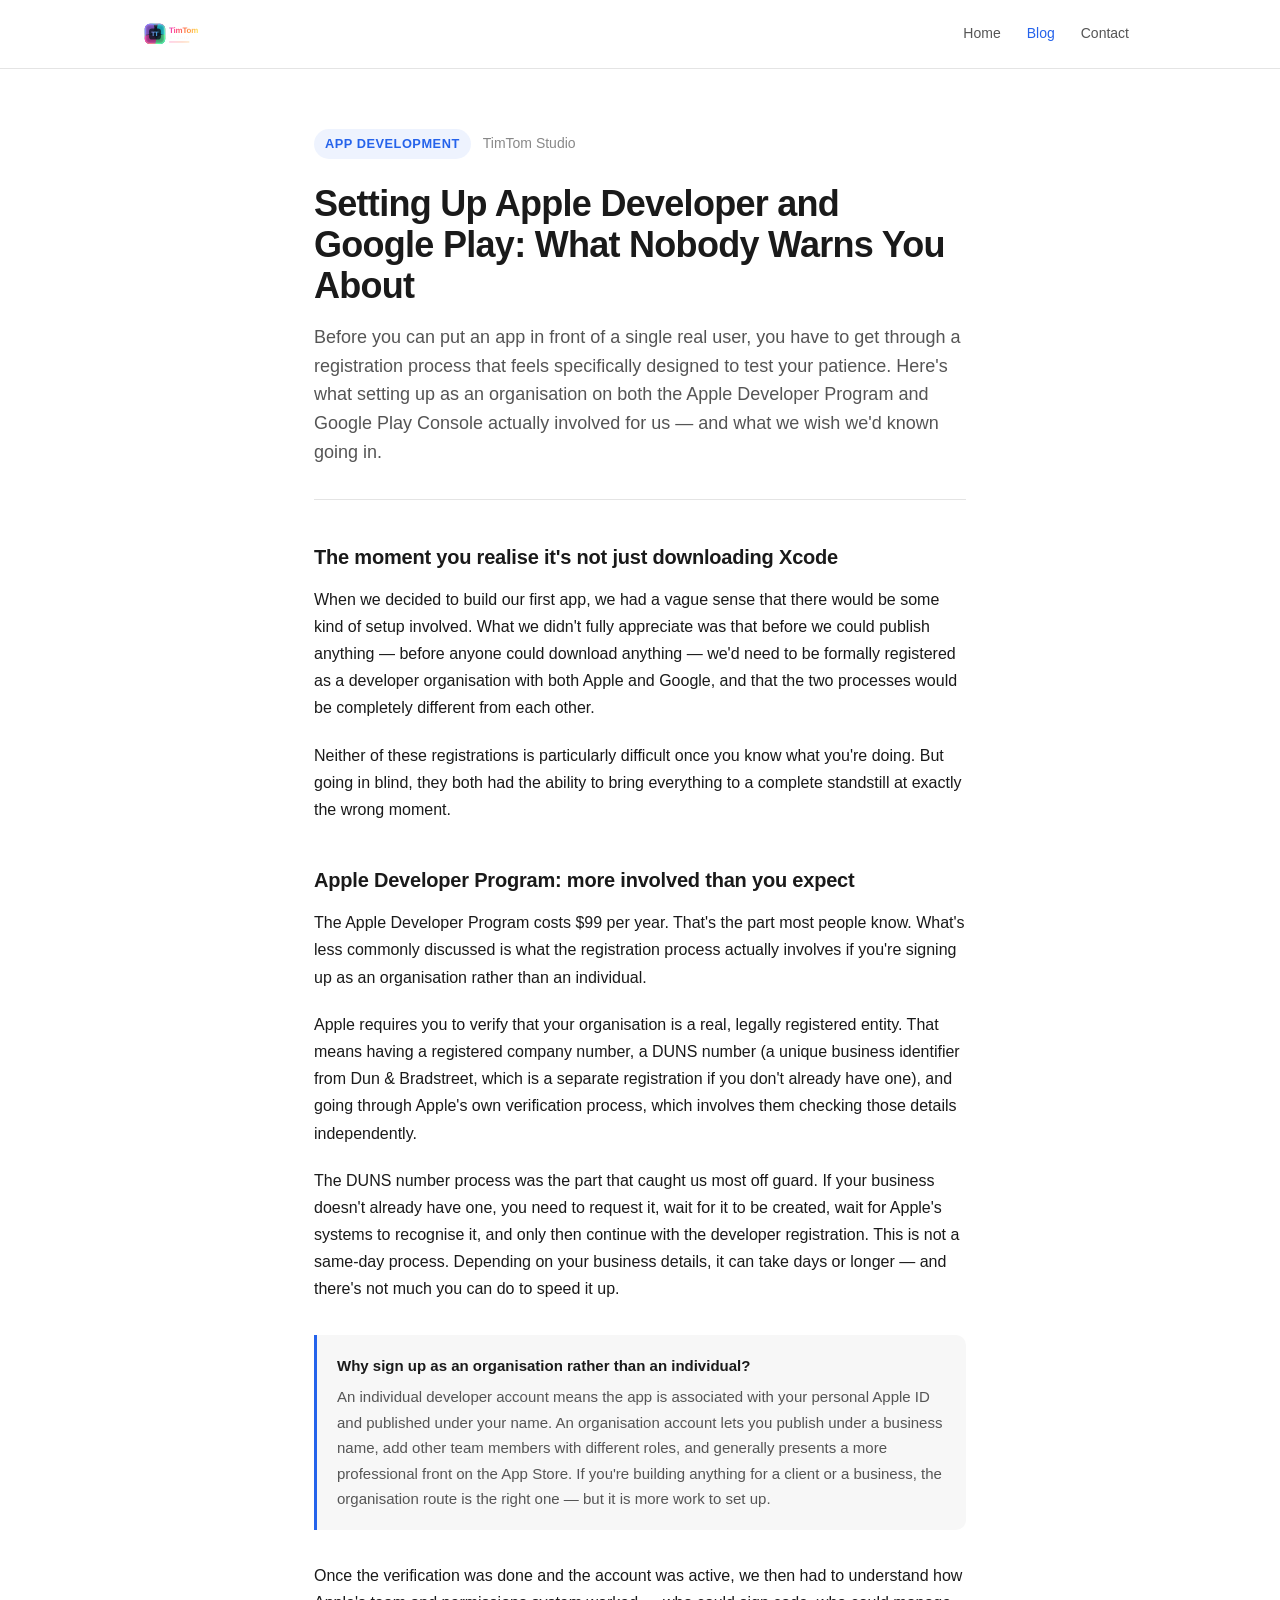
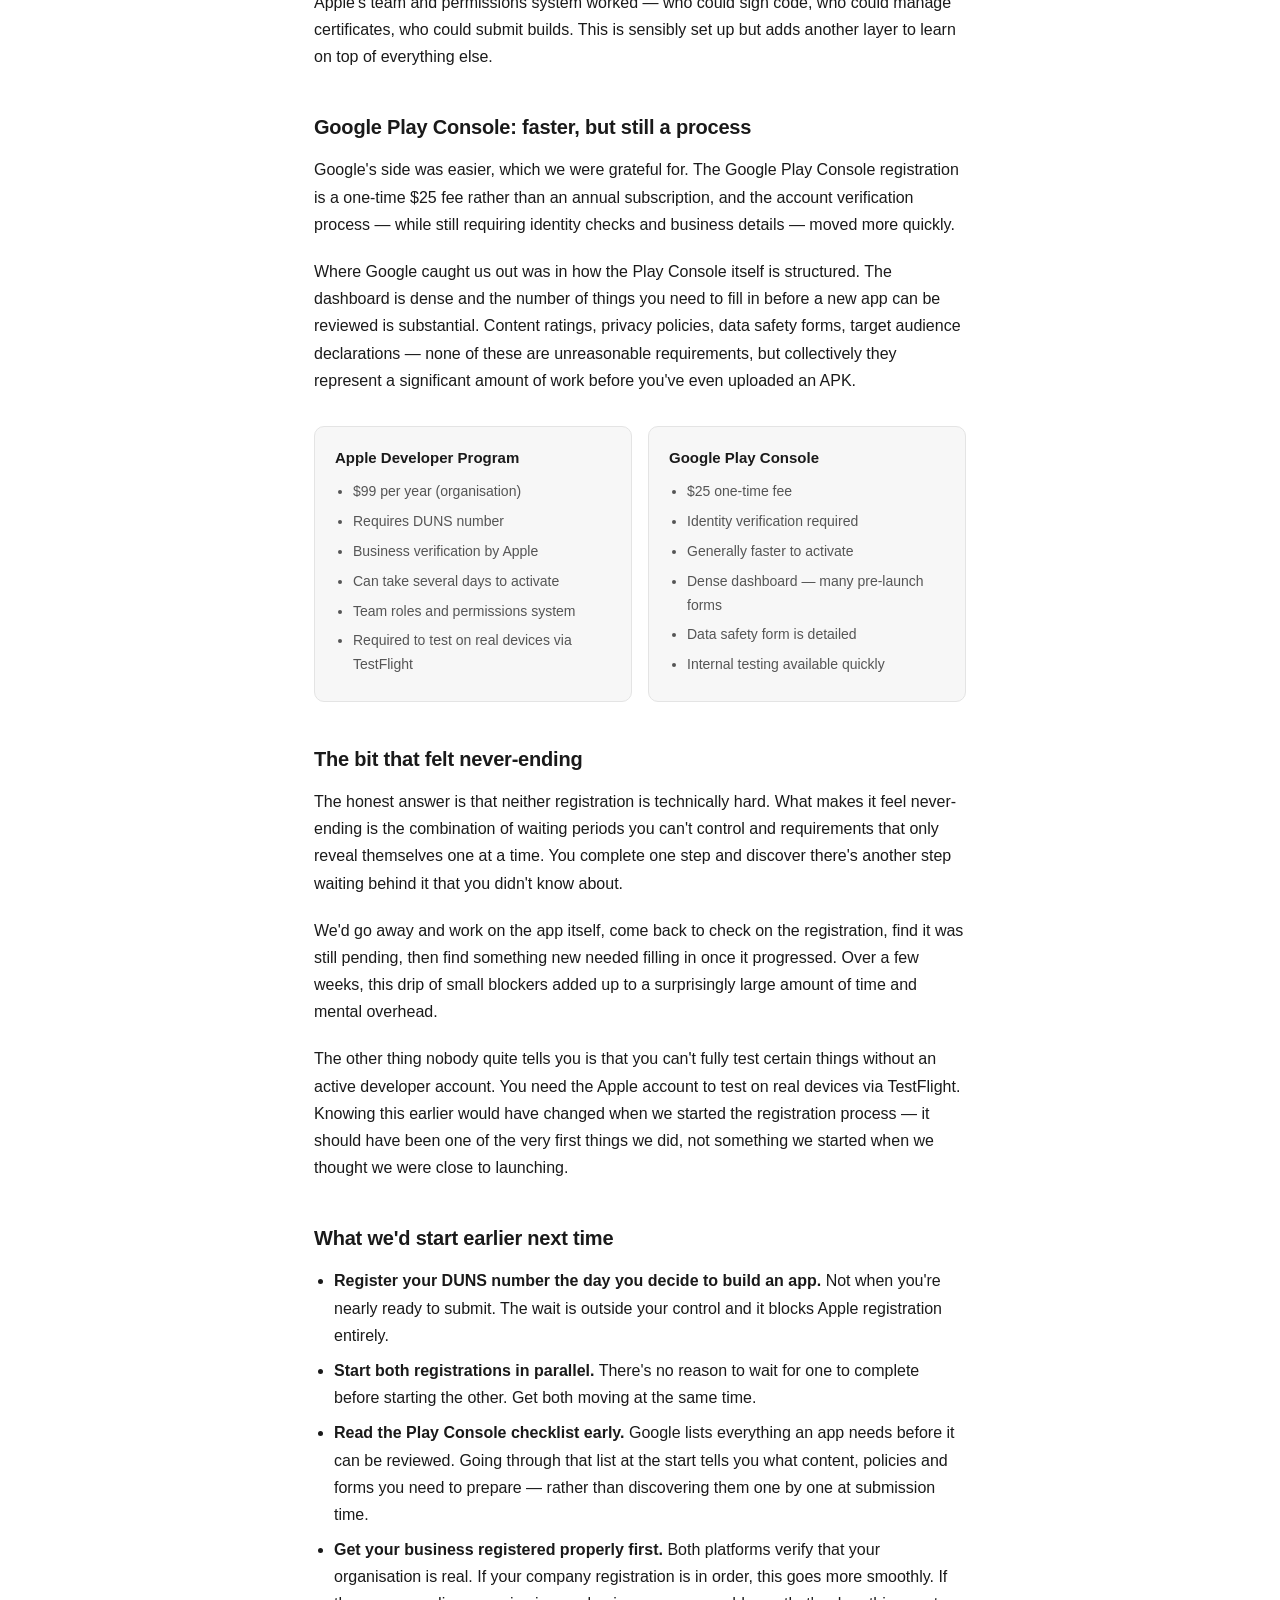
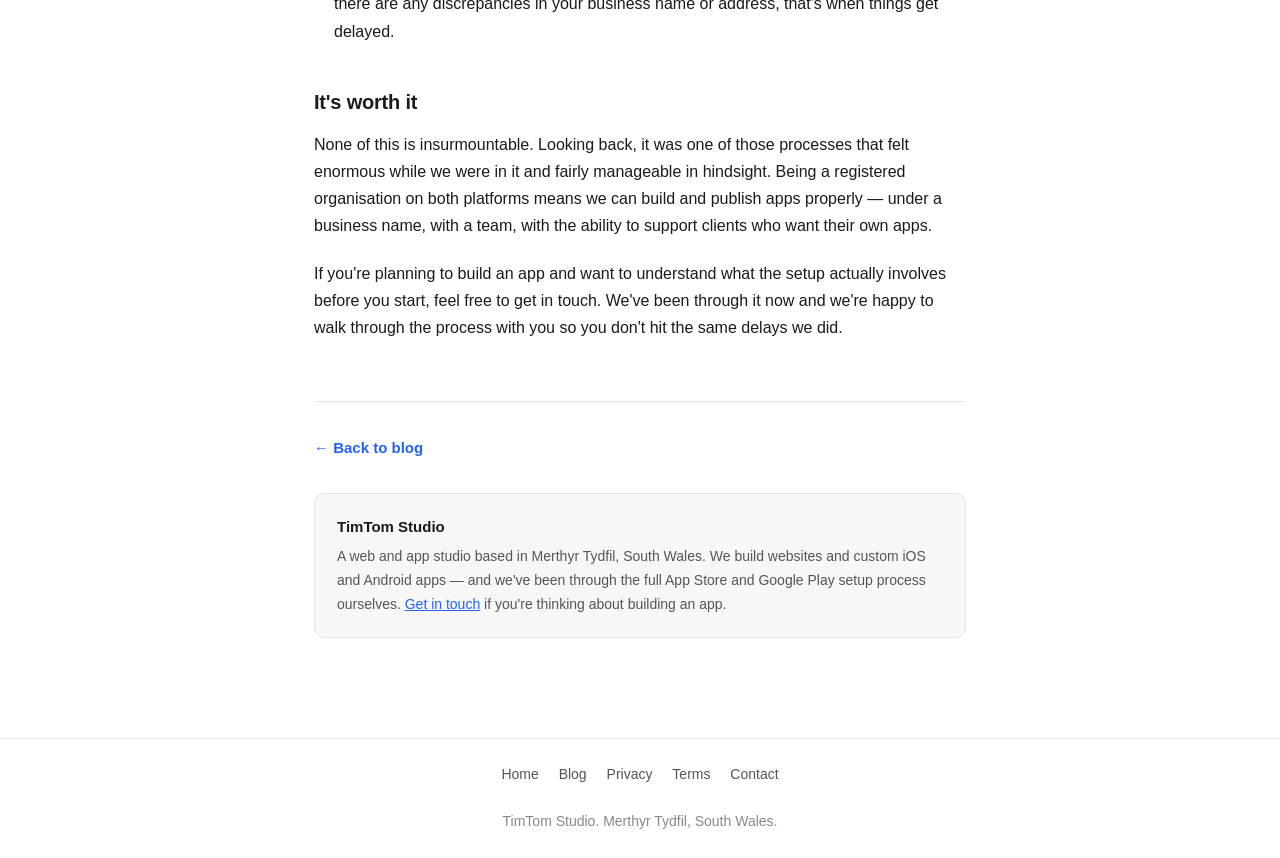
==== blog-apple-developer-google-play.html @ 8bf5b10f "Reposition site as product-capable studio and publish first blog posts - Rewrite hero, title and met" ====
<!DOCTYPE html>
<html lang="en">
<head>
    <meta charset="UTF-8">
    <meta name="viewport" content="width=device-width, initial-scale=1.0">
    <title>Setting Up Apple Developer and Google Play: What Nobody Warns You About | TimTom Studio</title>
    <meta name="description" content="We registered as an organisation on both the Apple Developer Program and Google Play Console. Here's what the process actually involved, how long it took, and what caught us out.">
    <meta name="author" content="TimTom Studio">
    <link rel="canonical" href="https://timtomstudio.co.uk/blog-apple-developer-google-play.html">
    <meta property="og:title" content="Setting Up Apple Developer and Google Play: What Nobody Warns You About">
    <meta property="og:description" content="We registered as an organisation on both platforms. Here's what the process actually involved, how long it took, and what caught us out.">
    <meta property="og:type" content="article">
    <meta property="og:url" content="https://timtomstudio.co.uk/blog-apple-developer-google-play.html">
    <meta property="og:image" content="https://timtomstudio.co.uk/assets/timtom-logo.svg">
    <meta name="twitter:card" content="summary">
    <link rel="icon" href="/assets/timtom-logo.svg" type="image/svg+xml">
    <script type="application/ld+json">
    {
        "@context": "https://schema.org",
        "@type": "BlogPosting",
        "headline": "Setting Up Apple Developer and Google Play: What Nobody Warns You About",
        "description": "We registered as an organisation on both the Apple Developer Program and Google Play Console. Here's what the process actually involved, how long it took, and what caught us out.",
        "author": { "@type": "Organization", "name": "TimTom Studio" },
        "publisher": { "@type": "Organization", "name": "TimTom Studio", "url": "https://timtomstudio.co.uk" },
        "url": "https://timtomstudio.co.uk/blog-apple-developer-google-play.html",
        "inLanguage": "en-GB"
    }
    </script>
    <style>
        *, *::before, *::after { box-sizing: border-box; margin: 0; padding: 0; }

        :root {
            --bg: #ffffff;
            --surface: #f7f7f7;
            --border: #e4e4e4;
            --text: #1a1a1a;
            --text-2: #555;
            --muted: #888;
            --accent: #2563eb;
            --accent-dim: rgba(37,99,235,0.08);
            --radius: 10px;
            --max: 700px;
        }

        body {
            font-family: -apple-system, BlinkMacSystemFont, 'Segoe UI', Roboto, sans-serif;
            background: var(--bg);
            color: var(--text);
            line-height: 1.7;
            font-size: 1rem;
        }

        .site-nav {
            border-bottom: 1px solid var(--border);
            padding: 16px 24px;
        }
        .nav-inner {
            max-width: 1000px;
            margin: 0 auto;
            display: flex;
            align-items: center;
            justify-content: space-between;
            gap: 16px;
        }
        .logo img { height: 28px; display: block; }
        .nav-links { display: flex; gap: 4px; flex-wrap: wrap; }
        .nav-links a {
            color: var(--text-2);
            text-decoration: none;
            font-size: 0.875rem;
            padding: 6px 11px;
            border-radius: 6px;
            transition: background .15s, color .15s;
        }
        .nav-links a:hover { background: var(--surface); color: var(--text); }
        .nav-links a.active { color: var(--accent); }

        article {
            max-width: var(--max);
            margin: 60px auto 100px;
            padding: 0 24px;
        }

        .post-meta {
            display: flex;
            align-items: center;
            gap: 12px;
            margin-bottom: 24px;
            flex-wrap: wrap;
        }

        .category {
            display: inline-block;
            background: var(--accent-dim);
            color: var(--accent);
            font-size: 0.8rem;
            font-weight: 700;
            letter-spacing: .04em;
            text-transform: uppercase;
            padding: 4px 11px;
            border-radius: 100px;
        }

        .post-date { font-size: 0.875rem; color: var(--muted); }

        h1 {
            font-size: clamp(1.6rem, 4vw, 2.25rem);
            font-weight: 800;
            line-height: 1.15;
            letter-spacing: -.02em;
            margin-bottom: 16px;
        }

        .standfirst {
            font-size: 1.125rem;
            color: var(--text-2);
            margin-bottom: 40px;
            padding-bottom: 32px;
            border-bottom: 1px solid var(--border);
            line-height: 1.6;
        }

        h2 {
            font-size: 1.25rem;
            font-weight: 700;
            margin: 40px 0 12px;
            letter-spacing: -.01em;
        }

        p { margin-bottom: 20px; }
        p:last-child { margin-bottom: 0; }

        .callout {
            background: var(--surface);
            border-left: 3px solid var(--accent);
            border-radius: 0 var(--radius) var(--radius) 0;
            padding: 18px 20px;
            margin: 32px 0;
            color: var(--text-2);
            font-size: 0.9375rem;
        }
        .callout strong { color: var(--text); display: block; margin-bottom: 6px; }

        .comparison {
            display: grid;
            grid-template-columns: 1fr 1fr;
            gap: 16px;
            margin: 32px 0;
        }
        @media (max-width: 540px) { .comparison { grid-template-columns: 1fr; } }

        .compare-card {
            background: var(--surface);
            border: 1px solid var(--border);
            border-radius: var(--radius);
            padding: 18px 20px;
        }
        .compare-card h3 {
            font-size: .9375rem;
            font-weight: 700;
            margin-bottom: 10px;
        }
        .compare-card ul { padding-left: 18px; margin: 0; }
        .compare-card li { font-size: .875rem; color: var(--text-2); margin-bottom: 6px; }

        ul, ol { padding-left: 20px; margin-bottom: 20px; }
        li { margin-bottom: 8px; }

        .post-footer {
            margin-top: 60px;
            padding-top: 32px;
            border-top: 1px solid var(--border);
        }

        .back-link {
            display: inline-flex;
            align-items: center;
            gap: 6px;
            color: var(--accent);
            text-decoration: none;
            font-weight: 600;
            font-size: 0.9375rem;
            margin-bottom: 32px;
        }
        .back-link:hover { text-decoration: underline; }

        .author-block {
            background: var(--surface);
            border: 1px solid var(--border);
            border-radius: var(--radius);
            padding: 20px 22px;
            display: flex;
            flex-direction: column;
            gap: 6px;
        }
        .author-block strong { font-size: .9375rem; }
        .author-block p { font-size: .875rem; color: var(--text-2); margin: 0; }
        .author-block a { color: var(--accent); }

        .site-footer {
            border-top: 1px solid var(--border);
            padding: 24px;
            text-align: center;
            font-size: .875rem;
            color: var(--muted);
        }
        .site-footer a { color: var(--text-2); text-decoration: none; margin: 0 8px; }
        .site-footer a:hover { color: var(--text); }
    </style>
</head>
<body>

<nav class="site-nav">
    <div class="nav-inner">
        <a href="/" class="logo"><img src="/assets/timtom-logo.svg" alt="TimTom Studio"></a>
        <div class="nav-links">
            <a href="/">Home</a>
            <a href="/blog.html" class="active">Blog</a>
            <a href="/#contact">Contact</a>
        </div>
    </div>
</nav>

<article>
    <div class="post-meta">
        <span class="category">App Development</span>
        <span class="post-date">TimTom Studio</span>
    </div>

    <h1>Setting Up Apple Developer and Google Play: What Nobody Warns You About</h1>

    <p class="standfirst">Before you can put an app in front of a single real user, you have to get through a registration process that feels specifically designed to test your patience. Here's what setting up as an organisation on both the Apple Developer Program and Google Play Console actually involved for us — and what we wish we'd known going in.</p>

    <h2>The moment you realise it's not just downloading Xcode</h2>

    <p>When we decided to build our first app, we had a vague sense that there would be some kind of setup involved. What we didn't fully appreciate was that before we could publish anything — before anyone could download anything — we'd need to be formally registered as a developer organisation with both Apple and Google, and that the two processes would be completely different from each other.</p>

    <p>Neither of these registrations is particularly difficult once you know what you're doing. But going in blind, they both had the ability to bring everything to a complete standstill at exactly the wrong moment.</p>

    <h2>Apple Developer Program: more involved than you expect</h2>

    <p>The Apple Developer Program costs $99 per year. That's the part most people know. What's less commonly discussed is what the registration process actually involves if you're signing up as an organisation rather than an individual.</p>

    <p>Apple requires you to verify that your organisation is a real, legally registered entity. That means having a registered company number, a DUNS number (a unique business identifier from Dun &amp; Bradstreet, which is a separate registration if you don't already have one), and going through Apple's own verification process, which involves them checking those details independently.</p>

    <p>The DUNS number process was the part that caught us most off guard. If your business doesn't already have one, you need to request it, wait for it to be created, wait for Apple's systems to recognise it, and only then continue with the developer registration. This is not a same-day process. Depending on your business details, it can take days or longer — and there's not much you can do to speed it up.</p>

    <div class="callout">
        <strong>Why sign up as an organisation rather than an individual?</strong>
        An individual developer account means the app is associated with your personal Apple ID and published under your name. An organisation account lets you publish under a business name, add other team members with different roles, and generally presents a more professional front on the App Store. If you're building anything for a client or a business, the organisation route is the right one — but it is more work to set up.
    </div>

    <p>Once the verification was done and the account was active, we then had to understand how Apple's team and permissions system worked — who could sign code, who could manage certificates, who could submit builds. This is sensibly set up but adds another layer to learn on top of everything else.</p>

    <h2>Google Play Console: faster, but still a process</h2>

    <p>Google's side was easier, which we were grateful for. The Google Play Console registration is a one-time $25 fee rather than an annual subscription, and the account verification process — while still requiring identity checks and business details — moved more quickly.</p>

    <p>Where Google caught us out was in how the Play Console itself is structured. The dashboard is dense and the number of things you need to fill in before a new app can be reviewed is substantial. Content ratings, privacy policies, data safety forms, target audience declarations — none of these are unreasonable requirements, but collectively they represent a significant amount of work before you've even uploaded an APK.</p>

    <div class="comparison">
        <div class="compare-card">
            <h3>Apple Developer Program</h3>
            <ul>
                <li>$99 per year (organisation)</li>
                <li>Requires DUNS number</li>
                <li>Business verification by Apple</li>
                <li>Can take several days to activate</li>
                <li>Team roles and permissions system</li>
                <li>Required to test on real devices via TestFlight</li>
            </ul>
        </div>
        <div class="compare-card">
            <h3>Google Play Console</h3>
            <ul>
                <li>$25 one-time fee</li>
                <li>Identity verification required</li>
                <li>Generally faster to activate</li>
                <li>Dense dashboard — many pre-launch forms</li>
                <li>Data safety form is detailed</li>
                <li>Internal testing available quickly</li>
            </ul>
        </div>
    </div>

    <h2>The bit that felt never-ending</h2>

    <p>The honest answer is that neither registration is technically hard. What makes it feel never-ending is the combination of waiting periods you can't control and requirements that only reveal themselves one at a time. You complete one step and discover there's another step waiting behind it that you didn't know about.</p>

    <p>We'd go away and work on the app itself, come back to check on the registration, find it was still pending, then find something new needed filling in once it progressed. Over a few weeks, this drip of small blockers added up to a surprisingly large amount of time and mental overhead.</p>

    <p>The other thing nobody quite tells you is that you can't fully test certain things without an active developer account. You need the Apple account to test on real devices via TestFlight. Knowing this earlier would have changed when we started the registration process — it should have been one of the very first things we did, not something we started when we thought we were close to launching.</p>

    <h2>What we'd start earlier next time</h2>

    <ul>
        <li><strong>Register your DUNS number the day you decide to build an app.</strong> Not when you're nearly ready to submit. The wait is outside your control and it blocks Apple registration entirely.</li>
        <li><strong>Start both registrations in parallel.</strong> There's no reason to wait for one to complete before starting the other. Get both moving at the same time.</li>
        <li><strong>Read the Play Console checklist early.</strong> Google lists everything an app needs before it can be reviewed. Going through that list at the start tells you what content, policies and forms you need to prepare — rather than discovering them one by one at submission time.</li>
        <li><strong>Get your business registered properly first.</strong> Both platforms verify that your organisation is real. If your company registration is in order, this goes more smoothly. If there are any discrepancies in your business name or address, that's when things get delayed.</li>
    </ul>

    <h2>It's worth it</h2>

    <p>None of this is insurmountable. Looking back, it was one of those processes that felt enormous while we were in it and fairly manageable in hindsight. Being a registered organisation on both platforms means we can build and publish apps properly — under a business name, with a team, with the ability to support clients who want their own apps.</p>

    <p>If you're planning to build an app and want to understand what the setup actually involves before you start, feel free to get in touch. We've been through it now and we're happy to walk through the process with you so you don't hit the same delays we did.</p>

    <div class="post-footer">
        <a class="back-link" href="/blog.html">← Back to blog</a>
        <div class="author-block">
            <strong>TimTom Studio</strong>
            <p>A web and app studio based in Merthyr Tydfil, South Wales. We build websites and custom iOS and Android apps — and we've been through the full App Store and Google Play setup process ourselves. <a href="/#contact">Get in touch</a> if you're thinking about building an app.</p>
        </div>
    </div>
</article>

<footer class="site-footer">
    <a href="/">Home</a>
    <a href="/blog.html">Blog</a>
    <a href="/privacy.html">Privacy</a>
    <a href="/terms.html">Terms</a>
    <a href="/#contact">Contact</a>
    <br><br>
    TimTom Studio. Merthyr Tydfil, South Wales.
</footer>

</body>
</html>
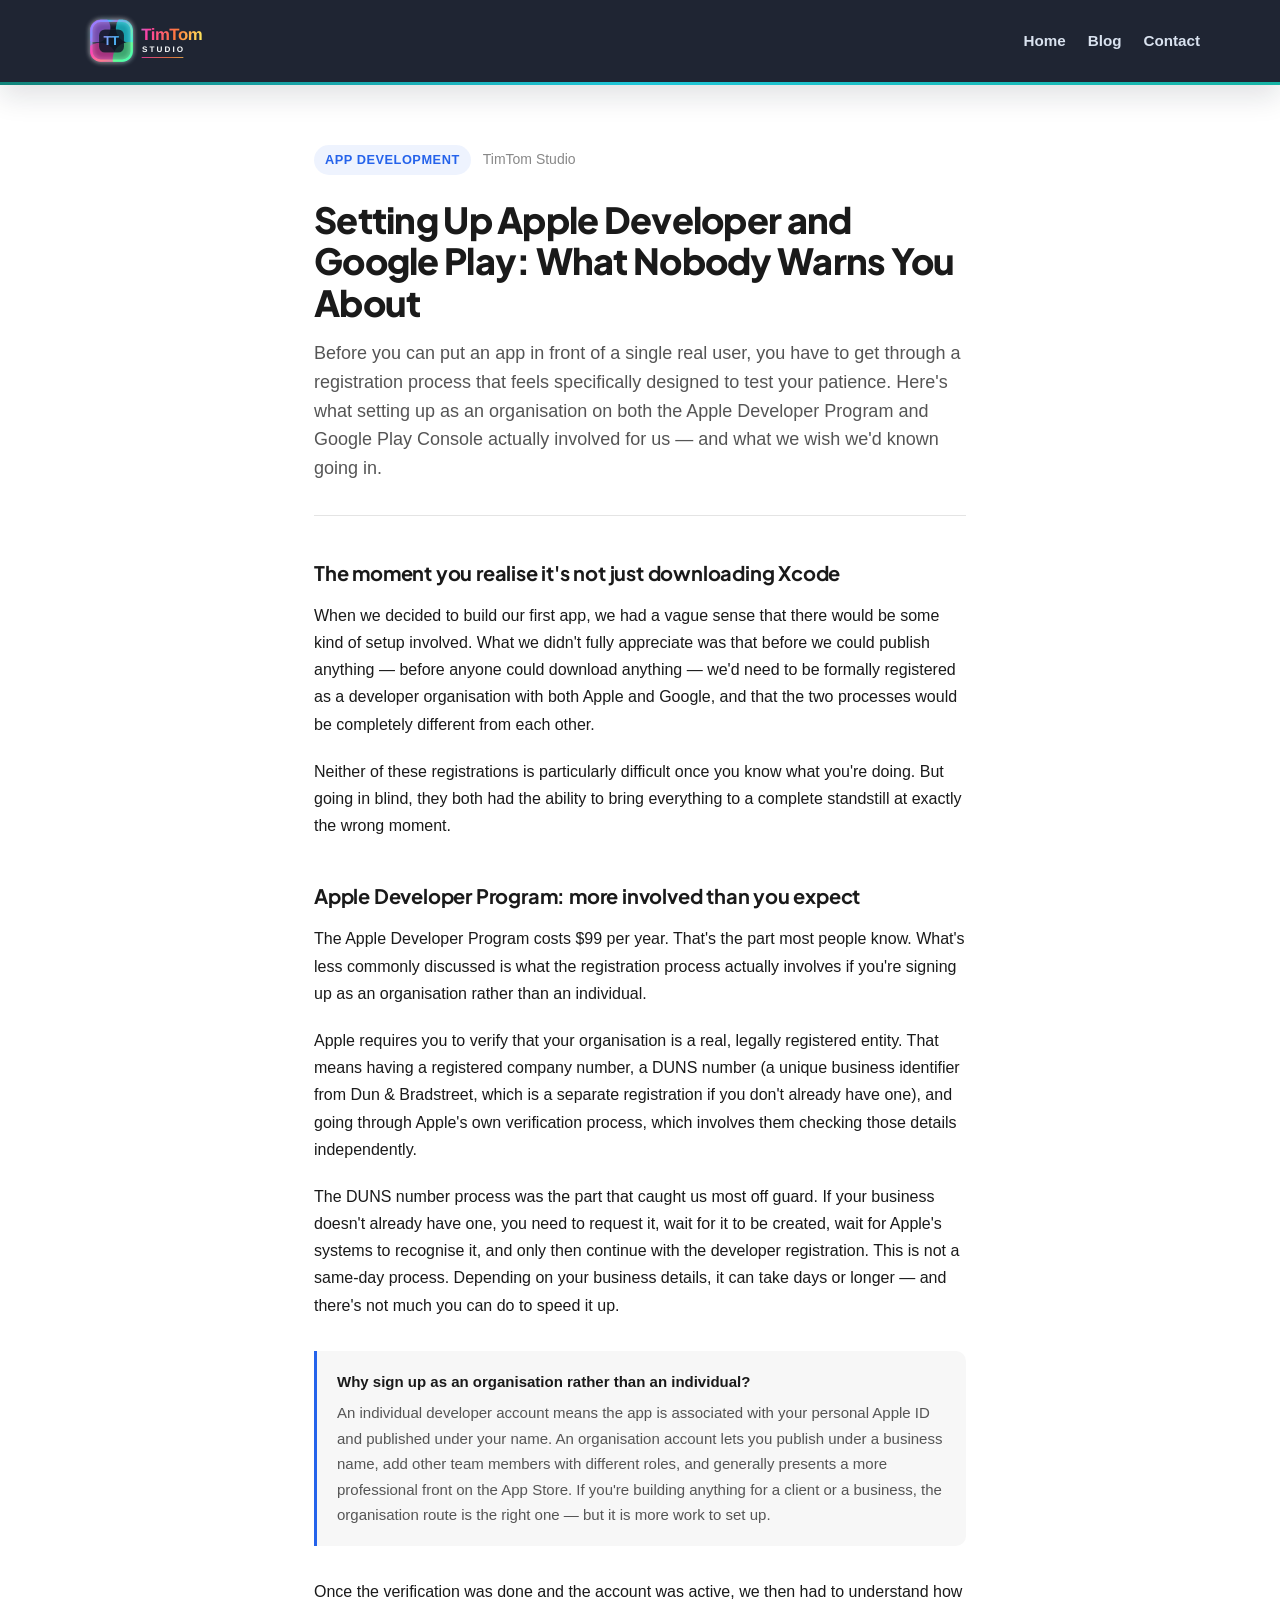
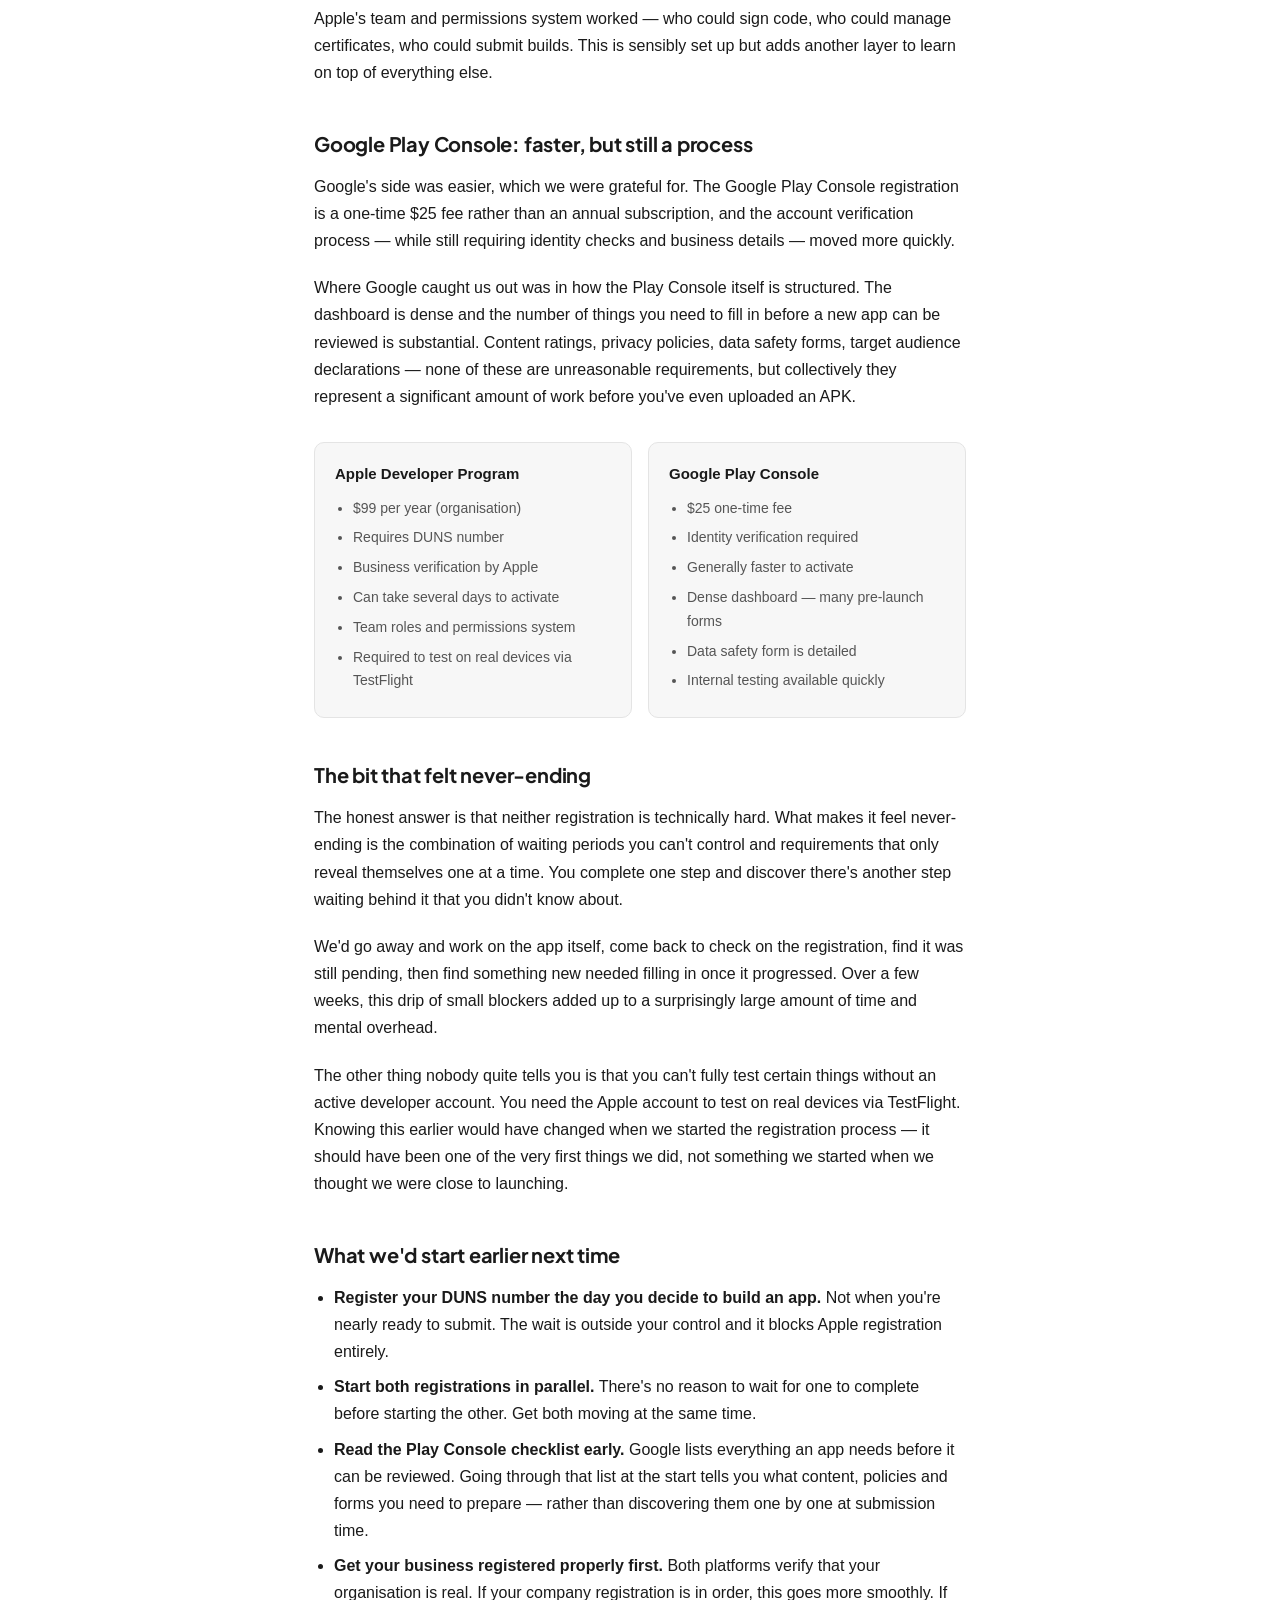
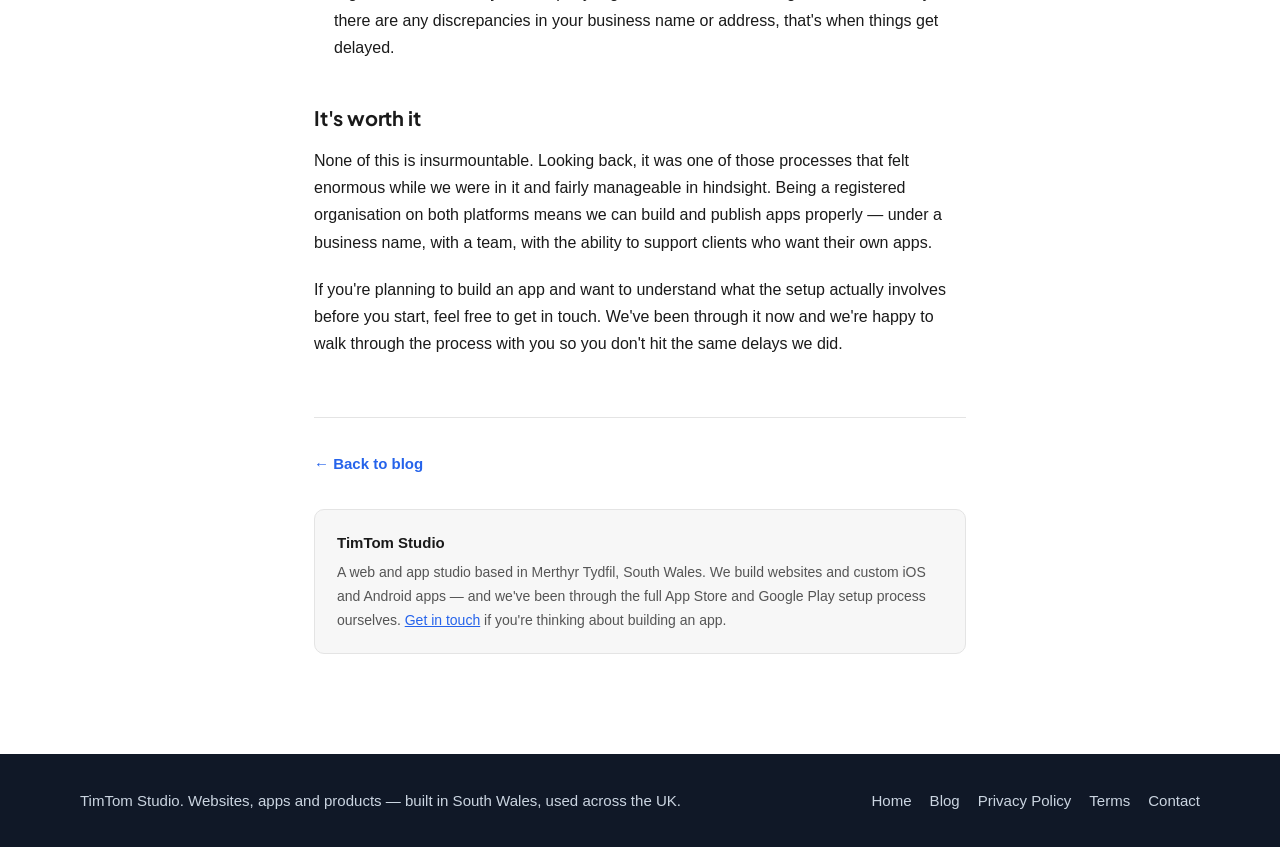
==== commit 876a4413: "Unify blog post pages with site header and footer All three blog post HTML files now share the same " ====
--- a/blog-apple-developer-google-play.html
+++ b/blog-apple-developer-google-play.html
@@ -26,6 +26,9 @@
         "inLanguage": "en-GB"
     }
     </script>
+  <link rel="preconnect" href="https://fonts.googleapis.com">
+  <link rel="preconnect" href="https://fonts.gstatic.com" crossorigin>
+  <link href="https://fonts.googleapis.com/css2?family=Plus+Jakarta+Sans:wght@700;800&display=swap" rel="stylesheet">
     <style>
         *, *::before, *::after { box-sizing: border-box; margin: 0; padding: 0; }
 
@@ -104,6 +107,7 @@
         .post-date { font-size: 0.875rem; color: var(--muted); }
 
         h1 {
+            font-family: 'Plus Jakarta Sans', -apple-system, BlinkMacSystemFont, 'Segoe UI', Roboto, sans-serif;
             font-size: clamp(1.6rem, 4vw, 2.25rem);
             font-weight: 800;
             line-height: 1.15;
@@ -121,6 +125,7 @@
         }
 
         h2 {
+            font-family: 'Plus Jakarta Sans', -apple-system, BlinkMacSystemFont, 'Segoe UI', Roboto, sans-serif;
             font-size: 1.25rem;
             font-weight: 700;
             margin: 40px 0 12px;
@@ -206,20 +211,79 @@
         }
         .site-footer a { color: var(--text-2); text-decoration: none; margin: 0 8px; }
         .site-footer a:hover { color: var(--text); }
+
+        /* ── Site-wide header & footer (TimTom Studio) ── */
+        .tt-site-header {
+            position: sticky;
+            top: 0;
+            z-index: 100;
+            background: rgba(17, 24, 39, 0.94);
+            backdrop-filter: blur(16px);
+            box-shadow: 0 12px 28px rgba(17, 24, 39, 0.12);
+        }
+        .tt-site-header::after {
+            content: "";
+            display: block;
+            height: 3px;
+            background: linear-gradient(90deg, #11857b, #20c7d9, #16b4a5);
+        }
+        .tt-nav {
+            width: min(1120px, calc(100% - 36px));
+            min-height: 82px;
+            margin: 0 auto;
+            display: flex;
+            align-items: center;
+            justify-content: space-between;
+            gap: 24px;
+        }
+        .tt-brand-logo { width: 204px; height: auto; display: block; }
+        .tt-nav-links {
+            display: flex;
+            align-items: center;
+            gap: 22px;
+            color: #d9e2ef;
+            font-size: 0.95rem;
+            font-weight: 650;
+        }
+        .tt-nav-links a { text-decoration: none; color: #d9e2ef; }
+        .tt-nav-links a:hover { color: #ffffff; }
+        .tt-site-footer {
+            padding: 34px 0;
+            background: #101827;
+            color: #cbd5e1;
+            font-size: 0.94rem;
+        }
+        .tt-footer-inner {
+            width: min(1120px, calc(100% - 36px));
+            margin: 0 auto;
+            display: flex;
+            justify-content: space-between;
+            gap: 22px;
+            flex-wrap: wrap;
+        }
+        .tt-footer-links { display: flex; gap: 18px; flex-wrap: wrap; }
+        .tt-footer-links a { color: #cbd5e1; text-decoration: none; }
+        .tt-footer-links a:hover { color: #ffffff; }
+        @media (max-width: 880px) {
+            .tt-nav { min-height: auto; padding: 18px 0; align-items: flex-start; flex-direction: column; }
+            .tt-nav-links { width: 100%; overflow-x: auto; padding-bottom: 4px; }
+            .tt-brand-logo { width: 176px; }
+            .tt-footer-inner { flex-direction: column; }
+        }
     </style>
 </head>
 <body>
 
-<nav class="site-nav">
-    <div class="nav-inner">
-        <a href="/" class="logo"><img src="/assets/timtom-logo.svg" alt="TimTom Studio"></a>
-        <div class="nav-links">
+<header class="tt-site-header">
+    <nav class="tt-nav" aria-label="Main navigation">
+        <a href="/"><img class="tt-brand-logo" src="/assets/timtom-logo.svg?v=3" alt="TimTom Studio"></a>
+        <div class="tt-nav-links">
             <a href="/">Home</a>
-            <a href="/blog.html" class="active">Blog</a>
+            <a href="/blog.html">Blog</a>
             <a href="/#contact">Contact</a>
         </div>
-    </div>
-</nav>
+    </nav>
+</header>
 
 <article>
     <div class="post-meta">
@@ -315,14 +379,17 @@
     </div>
 </article>
 
-<footer class="site-footer">
-    <a href="/">Home</a>
-    <a href="/blog.html">Blog</a>
-    <a href="/privacy.html">Privacy</a>
-    <a href="/terms.html">Terms</a>
-    <a href="/#contact">Contact</a>
-    <br><br>
-    TimTom Studio. Merthyr Tydfil, South Wales.
+<footer class="tt-site-footer">
+    <div class="tt-footer-inner">
+        <span>TimTom Studio. Websites, apps and products — built in South Wales, used across the UK.</span>
+        <div class="tt-footer-links">
+            <a href="/">Home</a>
+            <a href="/blog.html">Blog</a>
+            <a href="/privacy.html">Privacy Policy</a>
+            <a href="/terms.html">Terms</a>
+            <a href="/#contact">Contact</a>
+        </div>
+    </div>
 </footer>
 
 </body>
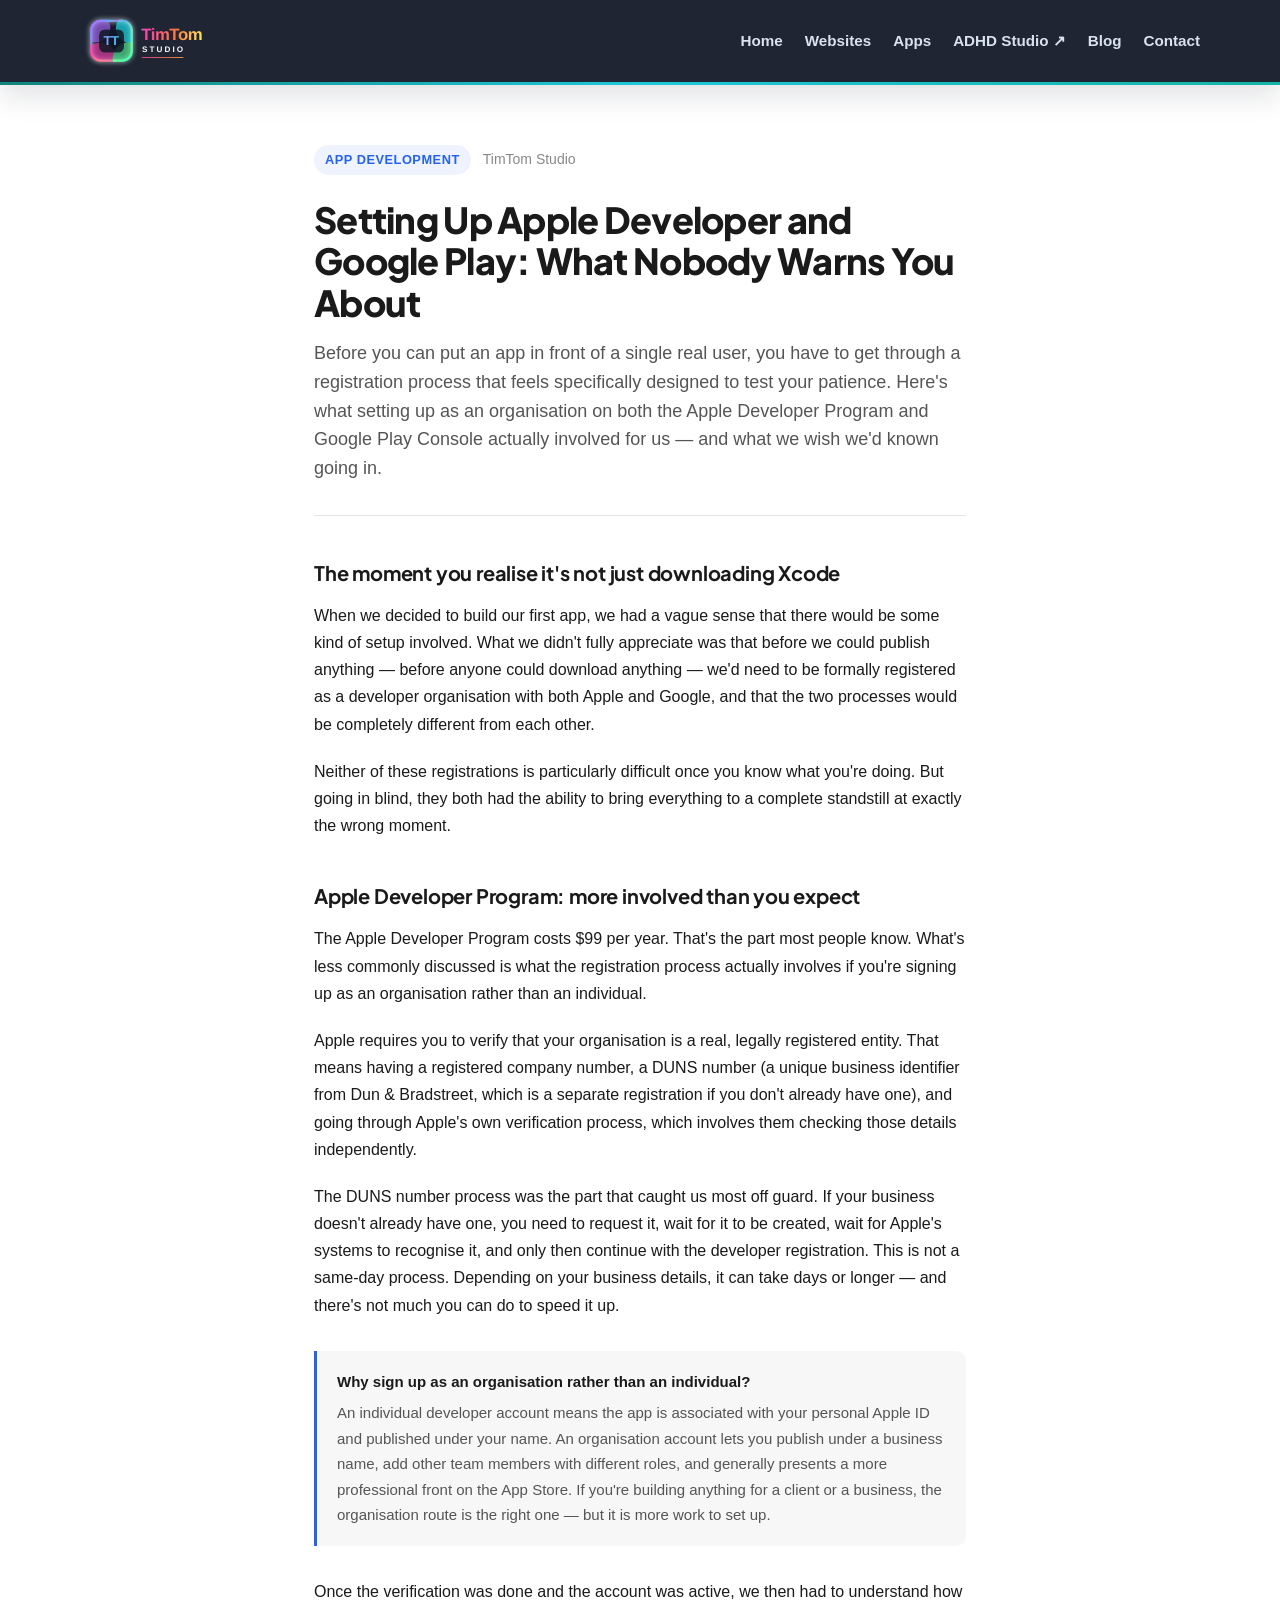
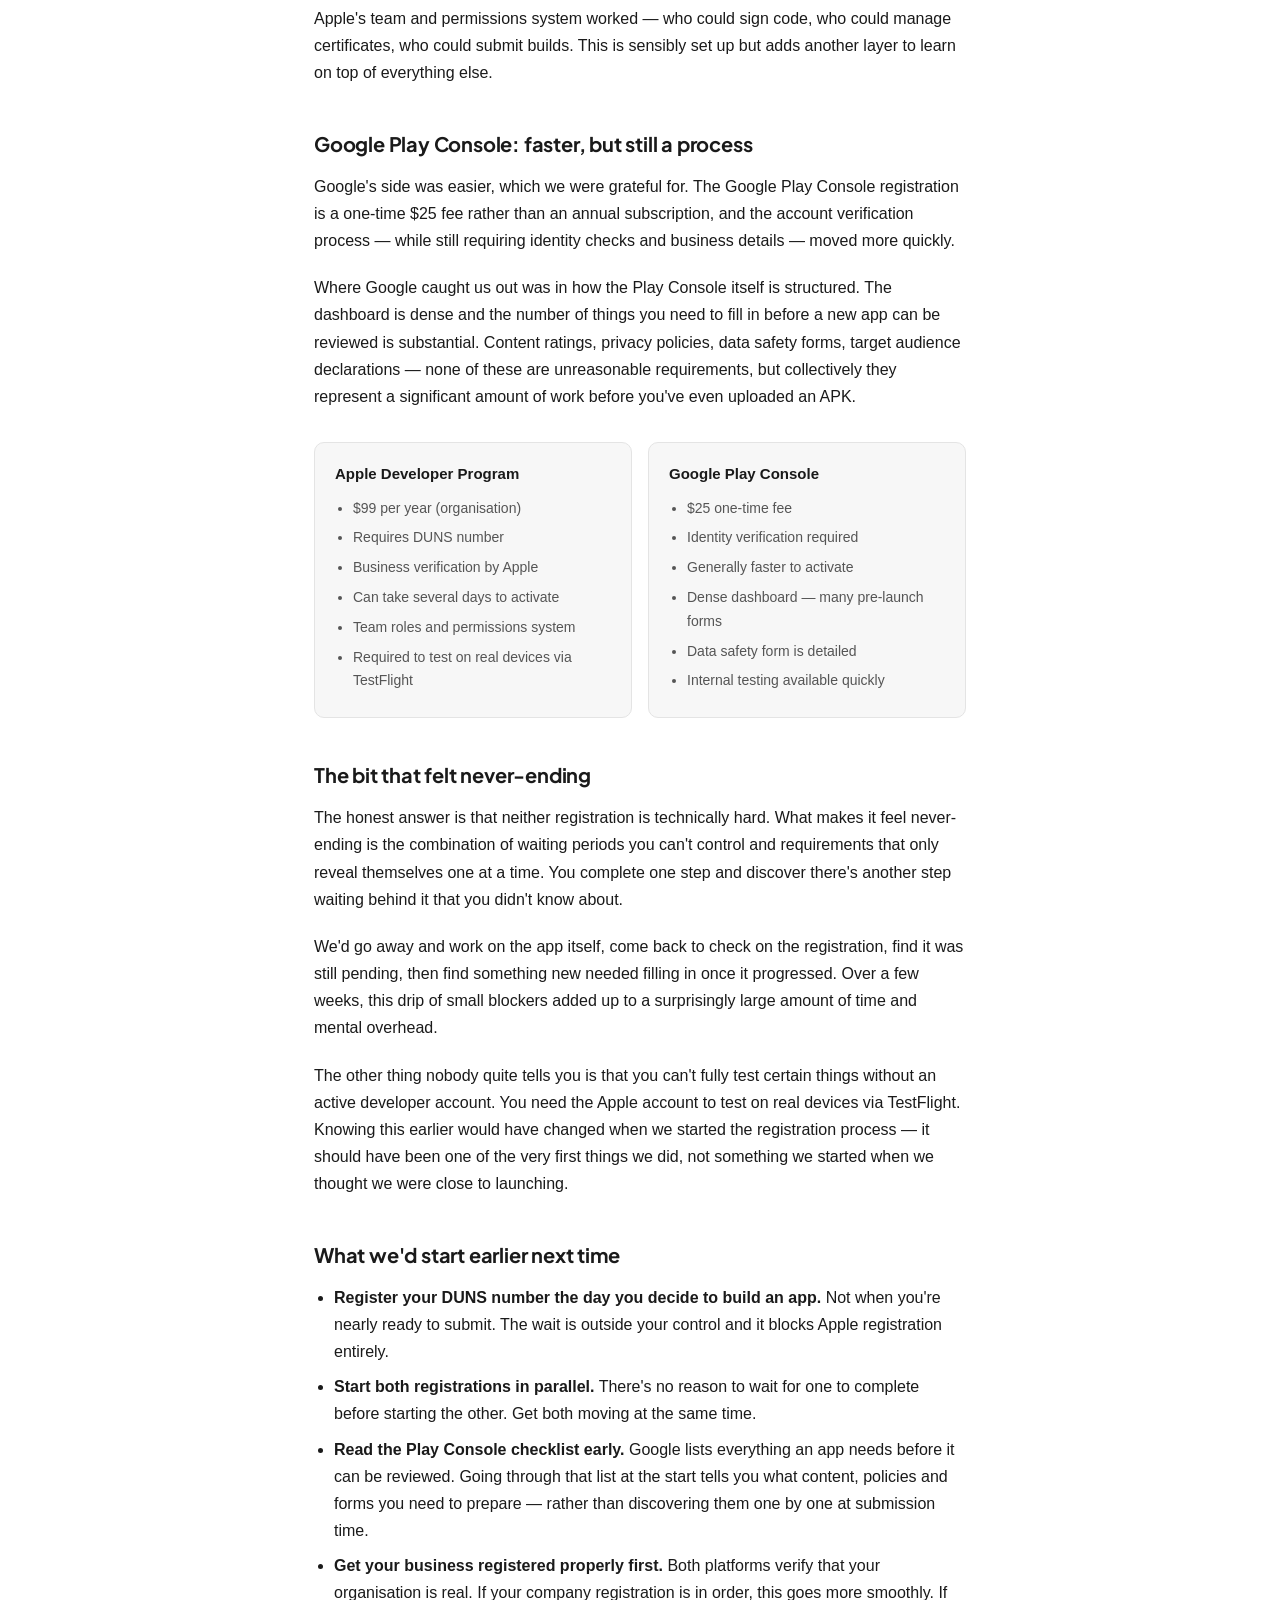
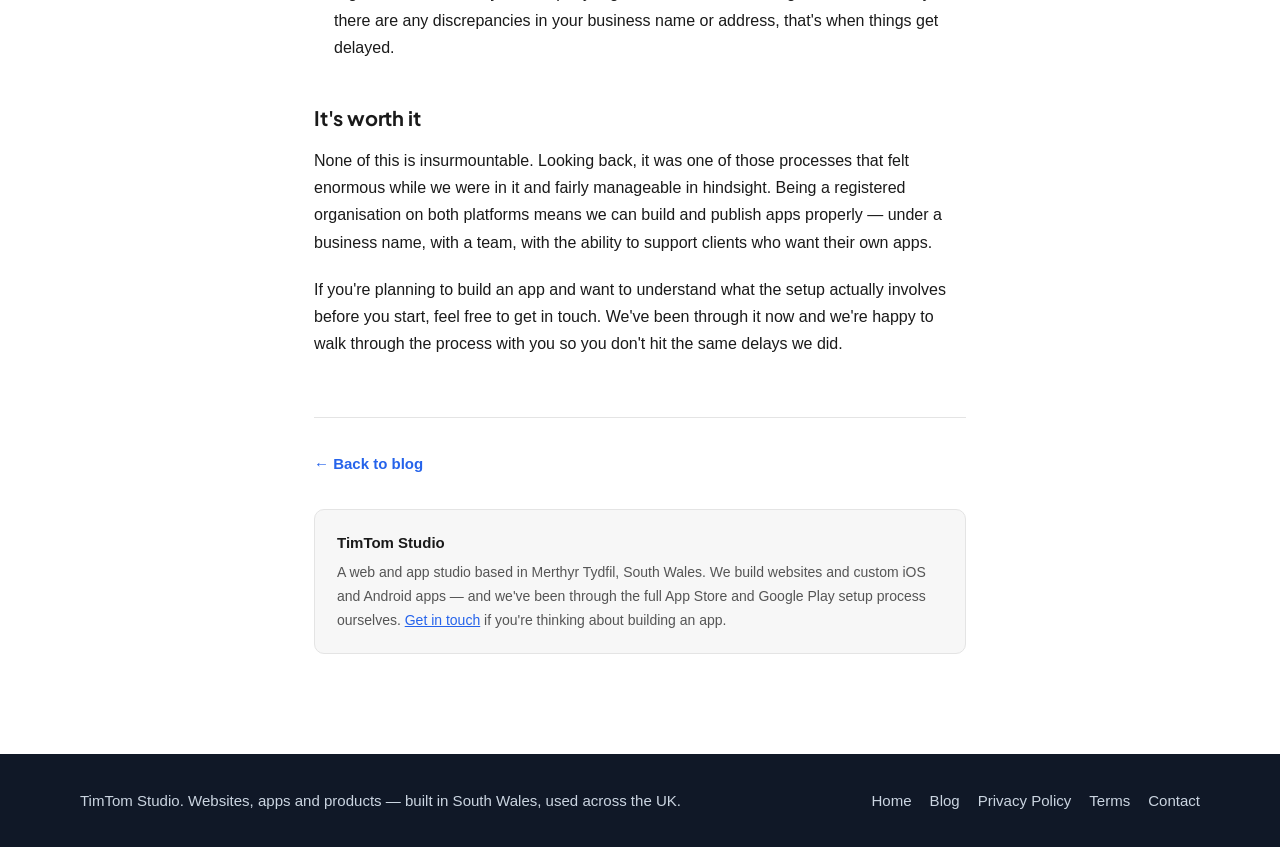
==== commit 491e359f: "Expand blog post nav to match main site Add Websites, Apps and ADHD Studio links to the blog post he" ====
--- a/blog-apple-developer-google-play.html
+++ b/blog-apple-developer-google-play.html
@@ -279,6 +279,9 @@
         <a href="/"><img class="tt-brand-logo" src="/assets/timtom-logo.svg?v=3" alt="TimTom Studio"></a>
         <div class="tt-nav-links">
             <a href="/">Home</a>
+            <a href="/#websites">Websites</a>
+            <a href="/#app-development">Apps</a>
+            <a href="https://theadhdstudio.co.uk" target="_blank" rel="noopener">ADHD Studio ↗</a>
             <a href="/blog.html">Blog</a>
             <a href="/#contact">Contact</a>
         </div>
